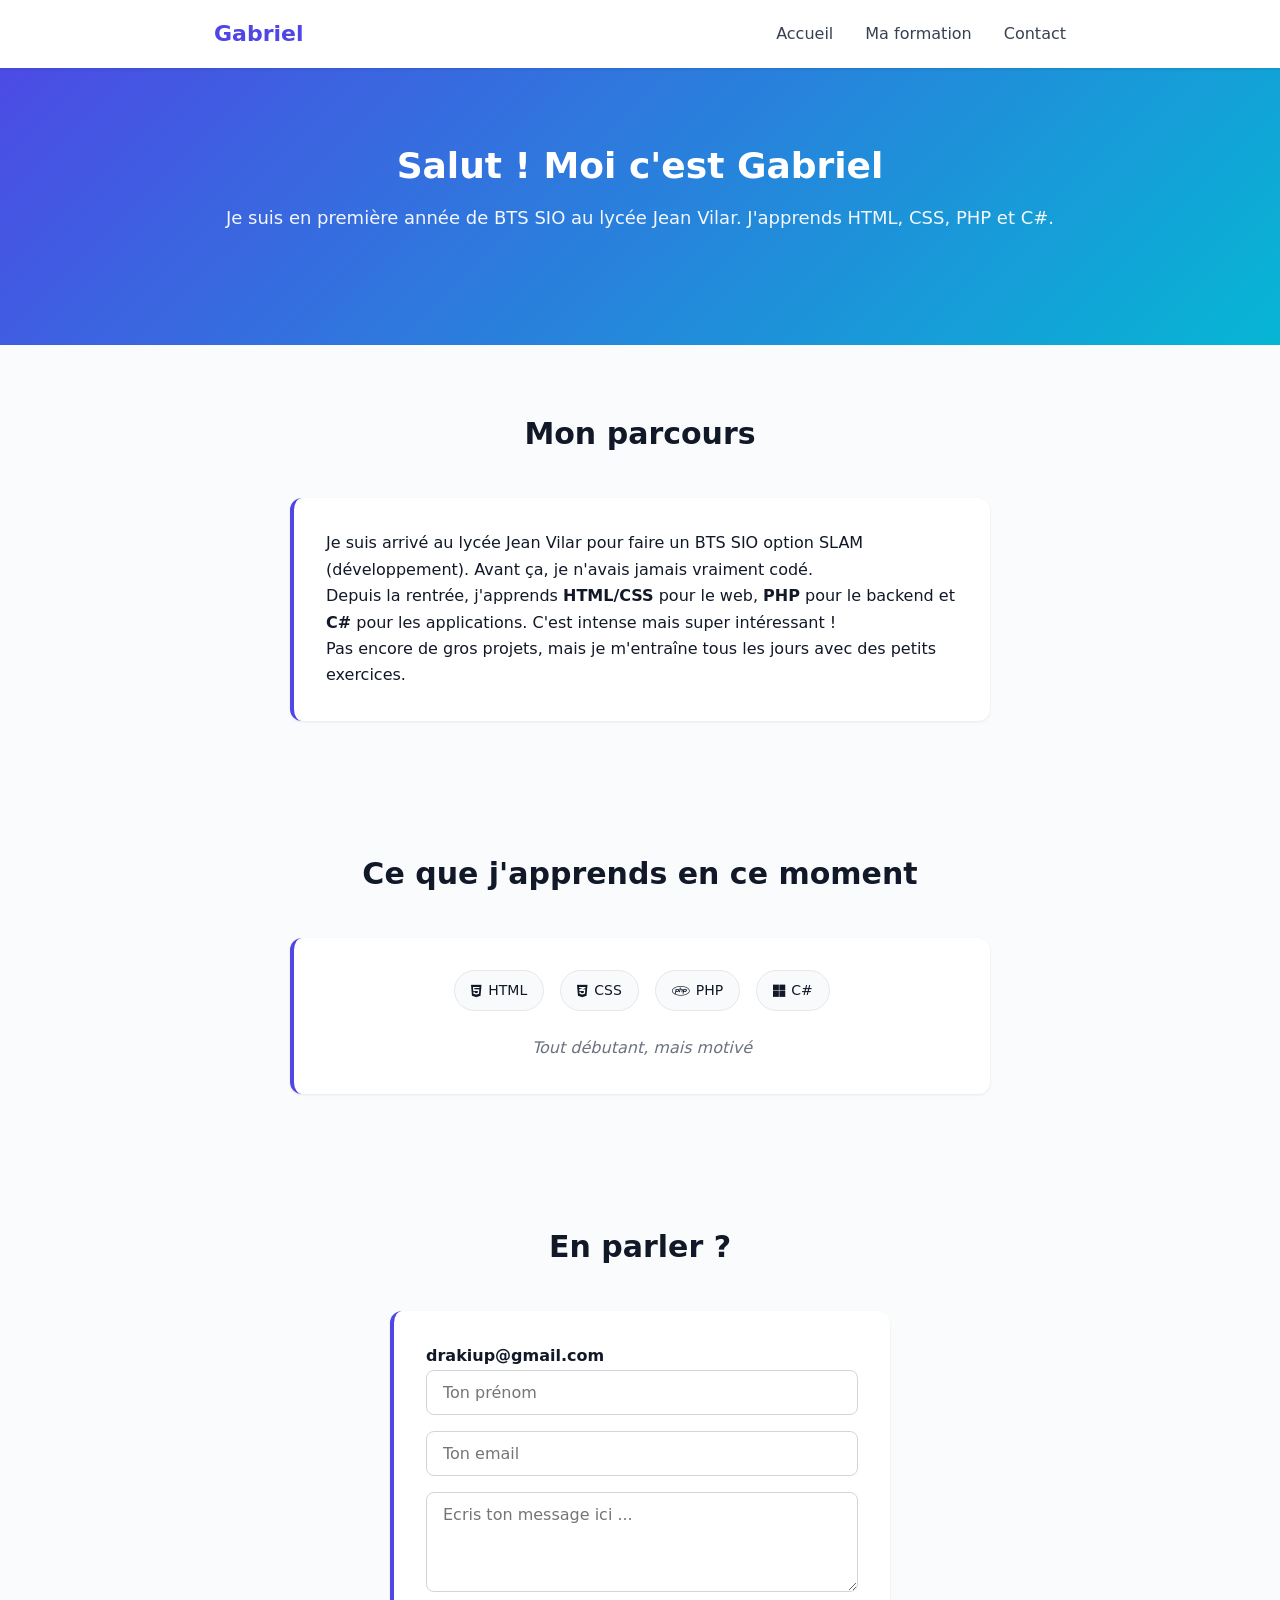
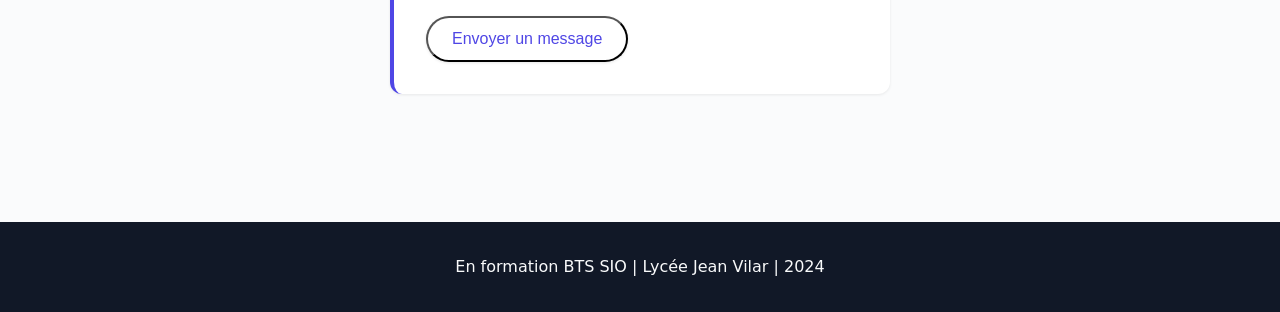
==== pages/index.html @ 3f4dfb4f "portfolio" ====
<!DOCTYPE html>
<html lang="fr">
<head>
  <meta charset="UTF-8">
  <meta name="viewport" content="width=device-width, initial-scale=1.0">
  <title>Gabriel - BTS SIO en cours</title>
  <link href="https://fonts.googleapis.com/css2?family=Poppins:wght@400;500;600&display=swap" rel="stylesheet">
  <link rel="stylesheet" href="https://cdnjs.cloudflare.com/ajax/libs/font-awesome/6.0.0/css/all.min.css">
  <link rel="stylesheet" href="../styles/styles.css">
</head>
<body>
  <header>
    <div class="header-content">
      <div class="logo">Gabriel</div>
      <nav>
        <ul>
          <li><a href="#home">Accueil</a></li>
          <li><a href="bts.html">Ma formation</a></li>
            <li><a href="index.html#contact">Contact</a></li>

        </ul>
      </nav>
    </div>
  </header>

  <section id="home" class="hero">
    <div class="container">
      <h1>Salut ! Moi c'est Gabriel</h1>
      <p>Je suis en première année de BTS SIO au lycée Jean Vilar. J'apprends HTML, CSS, PHP et C#.</p>
    </div>
  </section>

  <section id="about" class="section">
    <div class="container">
      <h2>Mon parcours</h2>
      <div class="card">
        <p>Je suis arrivé au lycée Jean Vilar pour faire un BTS SIO option SLAM (développement). Avant ça, je n'avais jamais vraiment codé.</p>
        <p>Depuis la rentrée, j'apprends <strong>HTML/CSS</strong> pour le web, <strong>PHP</strong> pour le backend et <strong>C#</strong> pour les applications. C'est intense mais super intéressant !</p>
        <p>Pas encore de gros projets, mais je m'entraîne tous les jours avec des petits exercices.</p>
      </div>
    </div>
  </section>

  <section id="skills" class="section">
    <div class="container">
      <h2>Ce que j'apprends en ce moment</h2>
      <div class="card">
        <div class="skills">
          <span class="skill"><i class="fab fa-html5"></i> HTML</span>
          <span class="skill"><i class="fab fa-css3-alt"></i> CSS</span>
          <span class="skill"><i class="fab fa-php"></i> PHP</span>
          <span class="skill"><i class="fab fa-microsoft"></i> C#</span>
        </div>
        <p style="text-align: center; margin-top: 1.5rem; color: #6b7280; font-style: italic;">Tout débutant, mais motivé </p>
      </div>
    </div>
  </section>

  <section id="contact" class="section">
    <div class="container">
      <h2>En parler ?</h2>
      <div class="card contact-form">
        <p><strong>drakiup@gmail.com</strong></p>
        
        <form>
          <input type="text" placeholder="Ton prénom">
          <input type="email" placeholder="Ton email">
          <textarea placeholder="Ecris ton message ici ..."></textarea>
          <button type="submit" class="btn">Envoyer un message</button>
        </form>
      </div>
    </div>
  </section>

  <footer>
    <div class="container">
      <p>En formation BTS SIO | Lycée Jean Vilar | 2024</p>
    </div>
  </footer>
</body>
</html>
---- styles/styles.css ----
* {
  margin: 0;
  padding: 0;
  box-sizing: border-box;
}

body {
  font-family: system-ui, -apple-system, sans-serif;
  background: #fafbfc;
  color: #111827;
  line-height: 1.65;
}

.container {
  max-width: 900px;
  margin: 0 auto;
  padding-left: 24px;
  padding-right: 24px;
}

header {
  background: #fff;
  padding-top: 16px;
  padding-bottom: 16px;
  box-shadow: 0 1px 3px 0 rgb(0 0 0 / 10%);
  position: fixed;
  width: 100%;
  top: 0;
  z-index: 50;
}

.header-content {
  display: flex;
  justify-content: space-between;
  align-items: center;
  margin-left: auto;
  margin-right: auto;
  max-width: 900px;
  padding-left: 24px;
  padding-right: 24px;
}

.logo {
  font-size: 1.375rem;
  font-weight: 600;
  color: #4f46e5;
}

nav ul {
  display: flex;
  list-style: none;
  gap: 2rem;
  margin: 0;
  padding: 0;
}

nav a {
  color: #374151;
  text-decoration: none;
  font-weight: 500;
}

nav a:hover {
  color: #4f46e5;
}

.hero {
  padding-top: 144px;
  padding-bottom: 80px;
  text-align: center;
  background: linear-gradient(135deg, #4f46e5 0%, #06b6d4 100%);
  color: #fff;
}

.hero-content {
  margin-left: auto;
  margin-right: auto;
  max-width: 500px;
}

.hero h1 {
  font-size: 2.25rem;
  margin-bottom: 1rem;
  font-weight: 600;
  line-height: 1.2;
}

.hero p {
  font-size: 1.125rem;
  opacity: .95;
  margin-bottom: 2rem;
}

.btn {
  display: inline-block;
  background: #fff;
  color: #4f46e5;
  padding: 12px 24px;
  border-radius: 9999px;
  text-decoration: none;
  font-weight: 500;
  font-size: 1rem;
  box-shadow: 0 1px 3px 0 rgb(0 0 0 / 10%);
}

.btn:hover {
  background: #f9fafb;
  transform: translateY(-1px);
  box-shadow: 0 4px 12px 0 rgb(0 0 0 / 15%);
}

section {
  padding-top: 4rem;
  padding-bottom: 4rem;
}

h2 {
  text-align: center;
  font-size: 1.875rem;
  margin-bottom: 2.5rem;
  color: #111827;
  font-weight: 600;
}

.card {
  background: #fff;
  padding: 2rem;
  border-radius: 12px;
  box-shadow: 0 1px 3px 0 rgb(0 0 0 / 8%);
  margin-left: auto;
  margin-right: auto;
  max-width: 700px;
  border-left: 4px solid #4f46e5;
}

.card h3 {
  color: #4f46e5;
  margin-bottom: 1rem;
  font-size: 1.25rem;
  font-weight: 600;
}

.skills {
  display: flex;
  flex-wrap: wrap;
  gap: 1rem;
  justify-content: center;
  margin-bottom: 1.5rem;
}

.skill {
  background: #f9fafb;
  padding: 8px 16px;
  border-radius: 9999px;
  font-size: .875rem;
  font-weight: 500;
  display: flex;
  align-items: center;
  gap: 6px;
  border: 1px solid #e5e7eb;
}

.contact-form {
  max-width: 500px;
  margin-left: auto;
  margin-right: auto;
}

input, textarea {
  width: 100%;
  padding: 12px 16px;
  margin-bottom: 16px;
  border: 1px solid #d1d5db;
  border-radius: 8px;
  font-family: inherit;
  font-size: 1rem;
}

input:focus, textarea:focus {
  outline: 2px solid #4f46e5;
  outline-offset: -2px;
  border-color: #4f46e5;
}

textarea {
  height: 100px;
  resize: vertical;
}

footer {
  background: #111827;
  color: #f9fafb;
  text-align: center;
  padding-top: 2rem;
  padding-bottom: 2rem;
  margin-top: 4rem;
}

footer a {
  color: #60a5fa;
  text-decoration: none;
}

footer a:hover {
  text-decoration: underline;
}

@media (max-width: 768px) {
  .header-content {
    padding-left: 20px;
    padding-right: 20px;
  }
  
  nav ul {
    gap: 1.25rem;
  }
  
  .hero {
    padding-top: 128px;
    padding-bottom: 64px;
  }
  
  .hero h1 {
    font-size: 1.875rem;
  }
  
  .skills {
    flex-direction: column;
    align-items: center;
  }
  
  .skill {
    max-width: 280px;
    justify-content: center;
  }
}

@media (max-width: 640px) {
  nav ul {
    gap: 1rem;
    font-size: .875rem;
  }
}
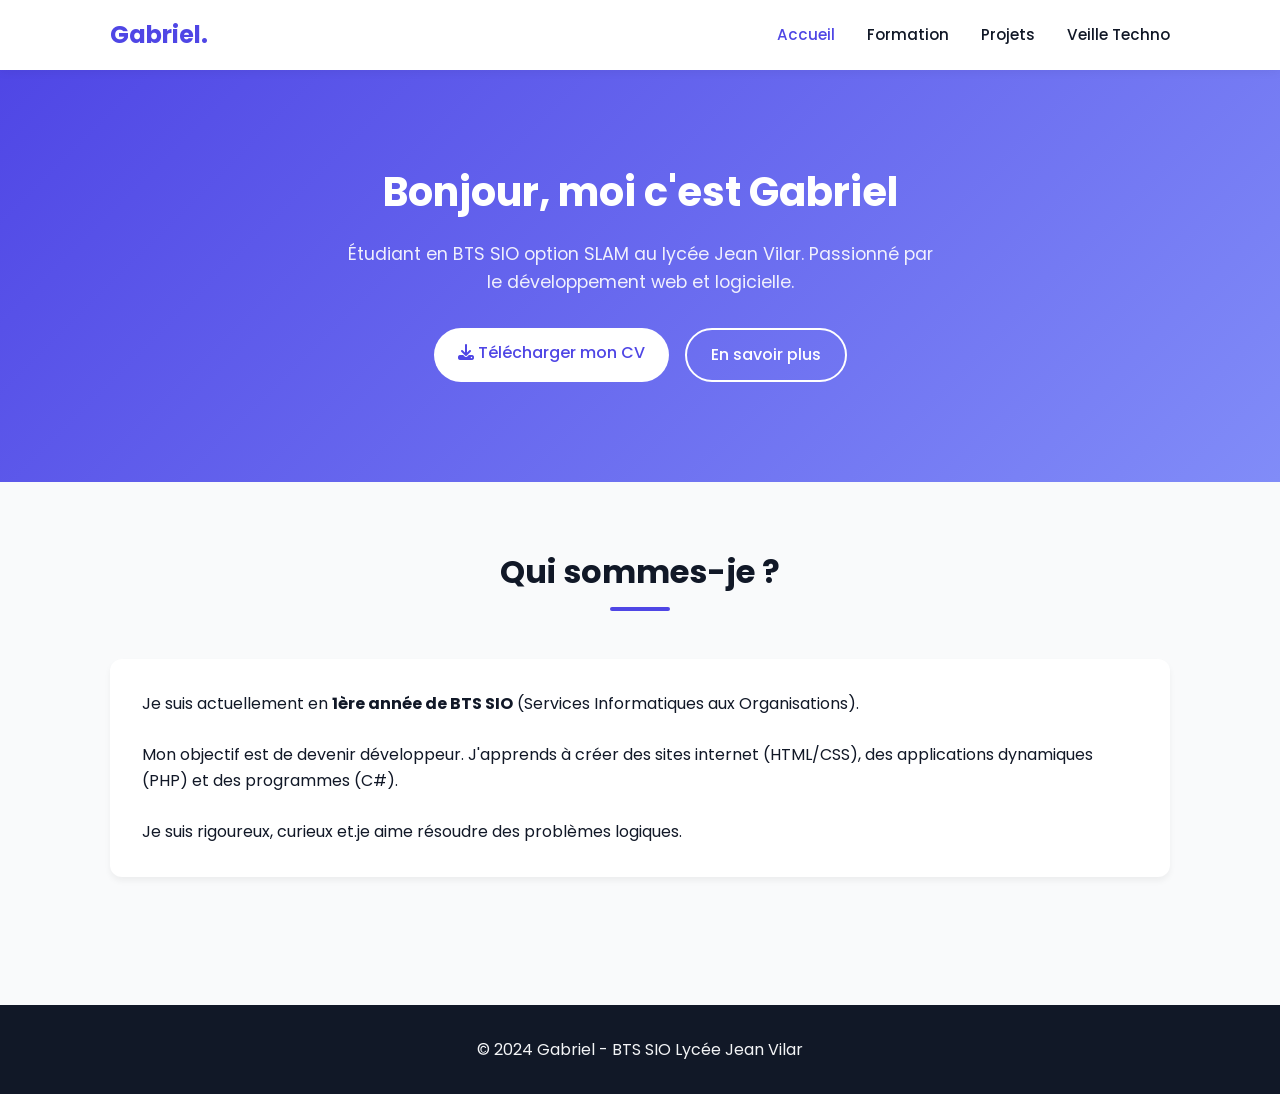
==== commit 94d0d4a0: "Add Updated site" ====
--- a/pages/index.html
+++ b/pages/index.html
@@ -1,81 +1,59 @@
 <!DOCTYPE html>
 <html lang="fr">
 <head>
-  <meta charset="UTF-8">
-  <meta name="viewport" content="width=device-width, initial-scale=1.0">
-  <title>Gabriel - BTS SIO en cours</title>
-  <link href="https://fonts.googleapis.com/css2?family=Poppins:wght@400;500;600&display=swap" rel="stylesheet">
-  <link rel="stylesheet" href="https://cdnjs.cloudflare.com/ajax/libs/font-awesome/6.0.0/css/all.min.css">
-  <link rel="stylesheet" href="../styles/styles.css">
+    <meta charset="UTF-8">
+    <meta name="viewport" content="width=device-width, initial-scale=1.0">
+    <title>Gabriel - Accueil</title>
+    <link href="https://fonts.googleapis.com/css2?family=Poppins:wght@400;500;700&display=swap" rel="stylesheet">
+    <link rel="stylesheet" href="https://cdnjs.cloudflare.com/ajax/libs/font-awesome/6.4.0/css/all.min.css">
+    <link rel="stylesheet" href="../styles/styles.css">
 </head>
 <body>
-  <header>
-    <div class="header-content">
-      <div class="logo">Gabriel</div>
-      <nav>
-        <ul>
-          <li><a href="#home">Accueil</a></li>
-          <li><a href="bts.html">Ma formation</a></li>
-            <li><a href="index.html#contact">Contact</a></li>
 
-        </ul>
-      </nav>
-    </div>
-  </header>
+    <header>
+        <nav class="navbar">
+            <div class="logo">Gabriel.</div>
+            <ul class="nav-links">
+                <li><a href="index.html" class="active">Accueil</a></li>
+                <li><a href="formation.html">Formation</a></li>
+                <li><a href="projets.html">Projets</a></li>
+                <li><a href="veille.html">Veille Techno</a></li>
+            </ul>
+        </nav>
+    </header>
 
-  <section id="home" class="hero">
-    <div class="container">
-      <h1>Salut ! Moi c'est Gabriel</h1>
-      <p>Je suis en première année de BTS SIO au lycée Jean Vilar. J'apprends HTML, CSS, PHP et C#.</p>
-    </div>
-  </section>
+    <section class="hero">
+        <div class="hero-content">
+            <h1>Bonjour, moi c'est Gabriel</h1>
+            <p>Étudiant en BTS SIO option SLAM au lycée Jean Vilar. Passionné par le développement web et logicielle.</p>
+            
+            <div class="hero-buttons">
+                <a href="inclurelefichiercesoir.pdf" target="_blank" class="btn btn-white">
+                    <i class="fas fa-download"></i> Télécharger mon CV
+                </a>
+                <a href="formation.html" class="btn btn-outline">En savoir plus</a>
+            </div>
+        </div>
+    </section>
 
-  <section id="about" class="section">
-    <div class="container">
-      <h2>Mon parcours</h2>
-      <div class="card">
-        <p>Je suis arrivé au lycée Jean Vilar pour faire un BTS SIO option SLAM (développement). Avant ça, je n'avais jamais vraiment codé.</p>
-        <p>Depuis la rentrée, j'apprends <strong>HTML/CSS</strong> pour le web, <strong>PHP</strong> pour le backend et <strong>C#</strong> pour les applications. C'est intense mais super intéressant !</p>
-        <p>Pas encore de gros projets, mais je m'entraîne tous les jours avec des petits exercices.</p>
-      </div>
-    </div>
-  </section>
+    <section class="container">
+        <div class="section-title">
+            <h2>Qui sommes-je ?</h2>
+            <div class="line"></div>
+        </div>
+        
+        <div class="card">
+            <p>Je suis actuellement en <strong>1ère année de BTS SIO</strong> (Services Informatiques aux Organisations).</p>
+            <br>
+            <p>Mon objectif est de devenir développeur. J'apprends à créer des sites internet (HTML/CSS), des applications dynamiques (PHP) et des programmes (C#).</p>
+            <br>
+            <p>Je suis rigoureux, curieux et.je aime résoudre des problèmes logiques.</p>
+        </div>
+    </section>
 
-  <section id="skills" class="section">
-    <div class="container">
-      <h2>Ce que j'apprends en ce moment</h2>
-      <div class="card">
-        <div class="skills">
-          <span class="skill"><i class="fab fa-html5"></i> HTML</span>
-          <span class="skill"><i class="fab fa-css3-alt"></i> CSS</span>
-          <span class="skill"><i class="fab fa-php"></i> PHP</span>
-          <span class="skill"><i class="fab fa-microsoft"></i> C#</span>
-        </div>
-        <p style="text-align: center; margin-top: 1.5rem; color: #6b7280; font-style: italic;">Tout débutant, mais motivé </p>
-      </div>
-    </div>
-  </section>
+    <footer>
+        <p>&copy; 2024 Gabriel - BTS SIO Lycée Jean Vilar</p>
+    </footer>
 
-  <section id="contact" class="section">
-    <div class="container">
-      <h2>En parler ?</h2>
-      <div class="card contact-form">
-        <p><strong>drakiup@gmail.com</strong></p>
-        
-        <form>
-          <input type="text" placeholder="Ton prénom">
-          <input type="email" placeholder="Ton email">
-          <textarea placeholder="Ecris ton message ici ..."></textarea>
-          <button type="submit" class="btn">Envoyer un message</button>
-        </form>
-      </div>
-    </div>
-  </section>
-
-  <footer>
-    <div class="container">
-      <p>En formation BTS SIO | Lycée Jean Vilar | 2024</p>
-    </div>
-  </footer>
 </body>
 </html>
--- a/styles/styles.css
+++ b/styles/styles.css
@@ -1,3 +1,12 @@
+:root {
+  --primary: #4f46e5;
+  --secondary: #818cf8;
+  --dark: #111827;
+  --gray: #6b7280;
+  --light: #f3f4f6;
+  --white: #ffffff;
+}
+
 * {
   margin: 0;
   padding: 0;
@@ -5,239 +14,189 @@
 }
 
 body {
-  font-family: system-ui, -apple-system, sans-serif;
-  background: #fafbfc;
-  color: #111827;
-  line-height: 1.65;
-}
-
-.container {
-  max-width: 900px;
-  margin: 0 auto;
-  padding-left: 24px;
-  padding-right: 24px;
+  font-family: 'Poppins', sans-serif;
+  background-color: #f9fafb;
+  color: var(--dark);
+  line-height: 1.6;
+}
+
+html {
+  scroll-behavior: smooth;
+}
+
+a {
+  text-decoration: none;
+  transition: 0.3s;
+}
+
+ul {
+  list-style: none;
 }
 
 header {
-  background: #fff;
-  padding-top: 16px;
-  padding-bottom: 16px;
-  box-shadow: 0 1px 3px 0 rgb(0 0 0 / 10%);
+  background: var(--white);
+  box-shadow: 0 2px 10px rgba(0,0,0,0.05);
   position: fixed;
   width: 100%;
   top: 0;
-  z-index: 50;
-}
-
-.header-content {
+  z-index: 100;
+}
+
+.navbar {
   display: flex;
   justify-content: space-between;
   align-items: center;
-  margin-left: auto;
-  margin-right: auto;
-  max-width: 900px;
-  padding-left: 24px;
-  padding-right: 24px;
+  max-width: 1100px;
+  margin: 0 auto;
+  padding: 1rem 20px;
 }
 
 .logo {
-  font-size: 1.375rem;
-  font-weight: 600;
-  color: #4f46e5;
-}
-
-nav ul {
+  font-size: 1.5rem;
+  font-weight: 700;
+  color: var(--primary);
+}
+
+.nav-links {
   display: flex;
-  list-style: none;
   gap: 2rem;
-  margin: 0;
-  padding: 0;
-}
-
-nav a {
-  color: #374151;
-  text-decoration: none;
+}
+
+.nav-links a {
+  color: var(--dark);
   font-weight: 500;
-}
-
-nav a:hover {
-  color: #4f46e5;
+  font-size: 0.95rem;
+}
+
+.nav-links a:hover,
+.nav-links a.active {
+  color: var(--primary);
 }
 
 .hero {
-  padding-top: 144px;
-  padding-bottom: 80px;
+  margin-top: 60px;
+  padding: 100px 20px;
+  background: linear-gradient(135deg, var(--primary) 0%, var(--secondary) 100%);
+  color: var(--white);
   text-align: center;
-  background: linear-gradient(135deg, #4f46e5 0%, #06b6d4 100%);
-  color: #fff;
-}
-
-.hero-content {
-  margin-left: auto;
-  margin-right: auto;
-  max-width: 500px;
-}
-
-.hero h1 {
-  font-size: 2.25rem;
+}
+
+.hero-content h1 {
+  font-size: 2.5rem;
   margin-bottom: 1rem;
-  font-weight: 600;
-  line-height: 1.2;
-}
-
-.hero p {
-  font-size: 1.125rem;
-  opacity: .95;
-  margin-bottom: 2rem;
-}
-
-.btn {
-  display: inline-block;
-  background: #fff;
-  color: #4f46e5;
-  padding: 12px 24px;
-  border-radius: 9999px;
-  text-decoration: none;
-  font-weight: 500;
-  font-size: 1rem;
-  box-shadow: 0 1px 3px 0 rgb(0 0 0 / 10%);
-}
-
-.btn:hover {
-  background: #f9fafb;
-  transform: translateY(-1px);
-  box-shadow: 0 4px 12px 0 rgb(0 0 0 / 15%);
-}
-
-section {
-  padding-top: 4rem;
-  padding-bottom: 4rem;
-}
-
-h2 {
+  color: white;
+}
+
+.hero-content p {
+  font-size: 1.1rem;
+  opacity: 0.9;
+  max-width: 600px;
+  margin: 0 auto;
+}
+
+.container {
+  max-width: 1100px;
+  margin: 0 auto;
+  padding: 4rem 20px;
+}
+
+.section-title {
   text-align: center;
-  font-size: 1.875rem;
-  margin-bottom: 2.5rem;
-  color: #111827;
-  font-weight: 600;
+  margin-bottom: 3rem;
+}
+
+.section-title h2 {
+  font-size: 2rem;
+  color: var(--dark);
+}
+
+.section-title .line {
+  width: 60px;
+  height: 4px;
+  background: var(--primary);
+  margin: 10px auto 0;
+  border-radius: 2px;
+}
+
+.grid {
+  display: grid;
+  grid-template-columns: repeat(auto-fit, minmax(300px, 1fr));
+  gap: 2rem;
 }
 
 .card {
-  background: #fff;
+  background: var(--white);
   padding: 2rem;
   border-radius: 12px;
-  box-shadow: 0 1px 3px 0 rgb(0 0 0 / 8%);
-  margin-left: auto;
-  margin-right: auto;
-  max-width: 700px;
-  border-left: 4px solid #4f46e5;
+  box-shadow: 0 4px 6px rgba(0,0,0,0.05);
+  transition: transform 0.3s;
+}
+
+.card:hover {
+  transform: translateY(-5px);
 }
 
 .card h3 {
-  color: #4f46e5;
-  margin-bottom: 1rem;
+  color: var(--primary);
+  margin-bottom: 0.5rem;
   font-size: 1.25rem;
-  font-weight: 600;
-}
-
-.skills {
-  display: flex;
-  flex-wrap: wrap;
-  gap: 1rem;
-  justify-content: center;
-  margin-bottom: 1.5rem;
-}
-
-.skill {
-  background: #f9fafb;
-  padding: 8px 16px;
-  border-radius: 9999px;
-  font-size: .875rem;
-  font-weight: 500;
-  display: flex;
-  align-items: center;
-  gap: 6px;
-  border: 1px solid #e5e7eb;
-}
-
-.contact-form {
-  max-width: 500px;
-  margin-left: auto;
-  margin-right: auto;
-}
-
-input, textarea {
-  width: 100%;
-  padding: 12px 16px;
-  margin-bottom: 16px;
-  border: 1px solid #d1d5db;
-  border-radius: 8px;
-  font-family: inherit;
-  font-size: 1rem;
-}
-
-input:focus, textarea:focus {
-  outline: 2px solid #4f46e5;
-  outline-offset: -2px;
-  border-color: #4f46e5;
-}
-
-textarea {
-  height: 100px;
-  resize: vertical;
-}
-
+}
+
+/* --- FOOTER --- */
 footer {
-  background: #111827;
-  color: #f9fafb;
+  background: var(--dark);
+  color: var(--light);
   text-align: center;
-  padding-top: 2rem;
-  padding-bottom: 2rem;
+  padding: 2rem;
   margin-top: 4rem;
 }
 
-footer a {
-  color: #60a5fa;
-  text-decoration: none;
-}
-
-footer a:hover {
-  text-decoration: underline;
-}
-
 @media (max-width: 768px) {
-  .header-content {
-    padding-left: 20px;
-    padding-right: 20px;
+  .navbar {
+    flex-direction: column;
+    gap: 1rem;
   }
   
-  nav ul {
-    gap: 1.25rem;
+  .nav-links {
+    gap: 1rem;
+    font-size: 0.9rem;
   }
-  
-  .hero {
-    padding-top: 128px;
-    padding-bottom: 64px;
-  }
-  
-  .hero h1 {
-    font-size: 1.875rem;
-  }
-  
-  .skills {
-    flex-direction: column;
-    align-items: center;
-  }
-  
-  .skill {
-    max-width: 280px;
+}
+
+
+.hero-buttons {
+    margin-top: 2rem;
+    display: flex;
+    gap: 1rem;
     justify-content: center;
-  }
-}
-
-@media (max-width: 640px) {
-  nav ul {
-    gap: 1rem;
-    font-size: .875rem;
-  }
+    flex-wrap: wrap;
+}
+
+.btn {
+    display: inline-block;
+    padding: 12px 24px;
+    border-radius: 50px;
+    font-weight: 500;
+    transition: all 0.3s ease;
+}
+
+.btn-white {
+    background: white;
+    color: var(--primary);
+}
+
+.btn-white:hover {
+    background: #f3f4f6;
+    transform: translateY(-2px);
+}
+
+.btn-outline {
+    background: transparent;
+    border: 2px solid white;
+    color: white;
+}
+
+.btn-outline:hover {
+    background: white;
+    color: var(--primary);
 }
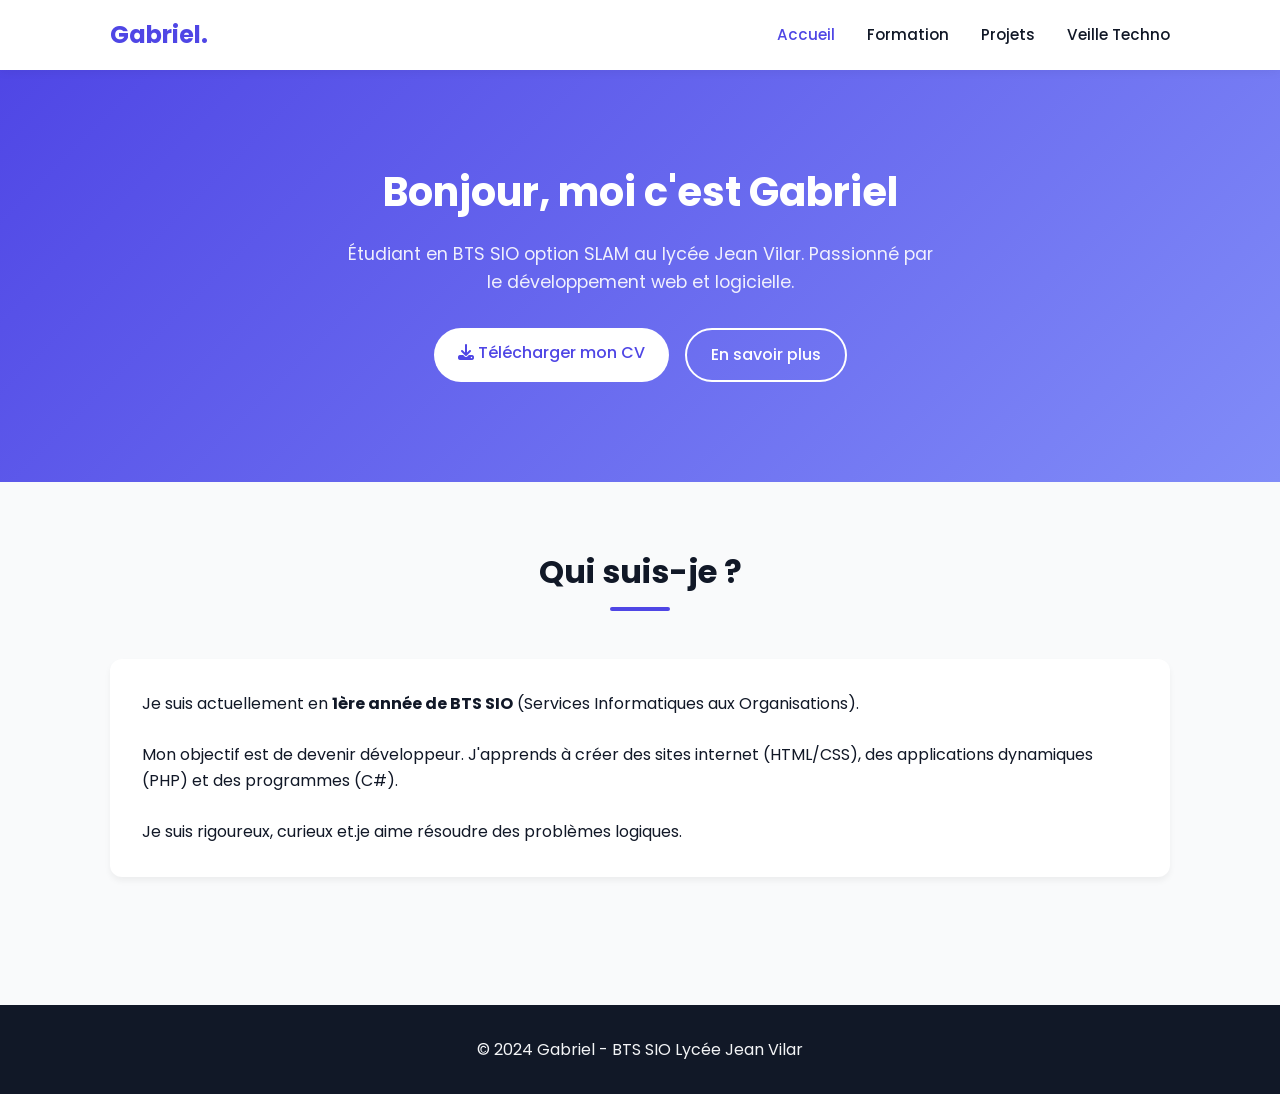
==== commit 3a6bfd86: "Change header text from 'Qui sommes-je ?' to 'Qui suis-je ?'" ====
--- a/pages/index.html
+++ b/pages/index.html
@@ -15,7 +15,7 @@
             <div class="logo">Gabriel.</div>
             <ul class="nav-links">
                 <li><a href="index.html" class="active">Accueil</a></li>
-                <li><a href="formation.html">Formation</a></li>
+                <li><a href="maformation.html">Formation</a></li>
                 <li><a href="projets.html">Projets</a></li>
                 <li><a href="veille.html">Veille Techno</a></li>
             </ul>
@@ -38,7 +38,7 @@
 
     <section class="container">
         <div class="section-title">
-            <h2>Qui sommes-je ?</h2>
+            <h2>Qui suis-je ? </h2>
             <div class="line"></div>
         </div>
         
@@ -56,4 +56,4 @@
     </footer>
 
 </body>
-</html>+</html>
